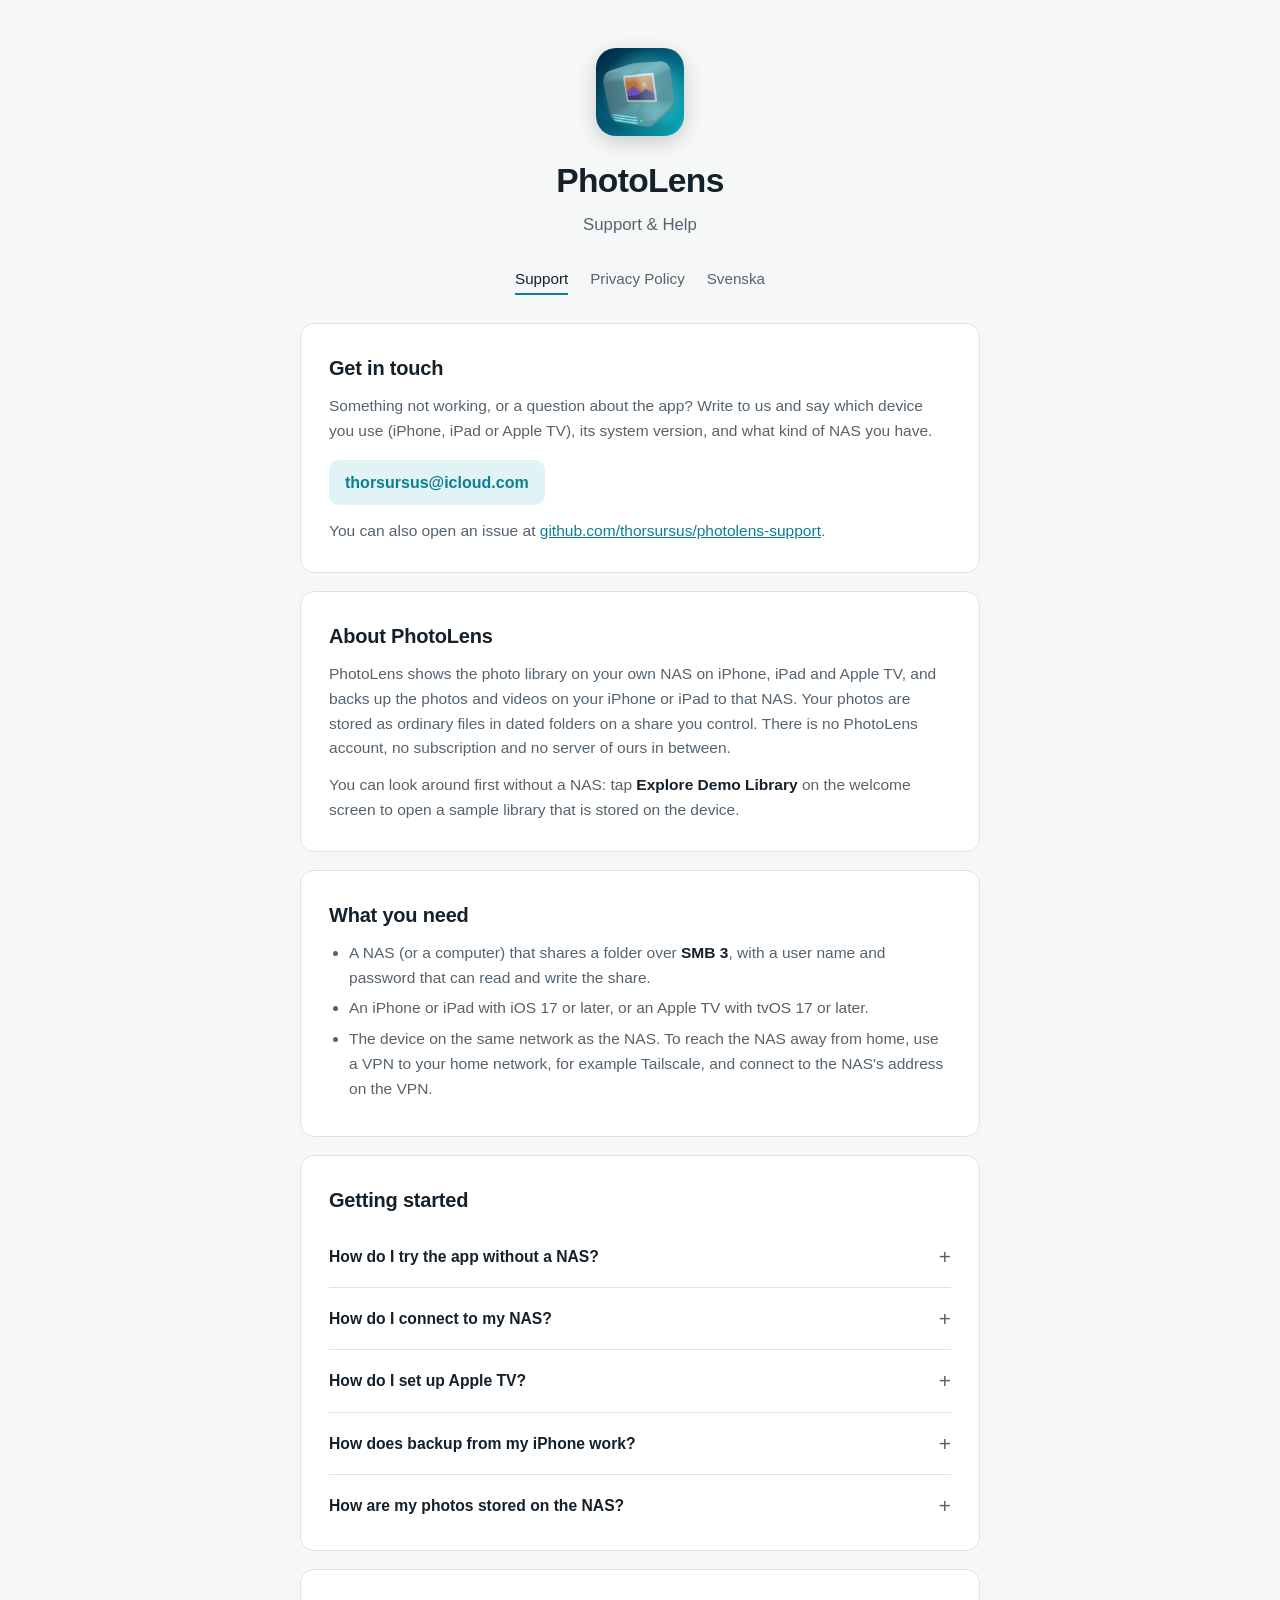
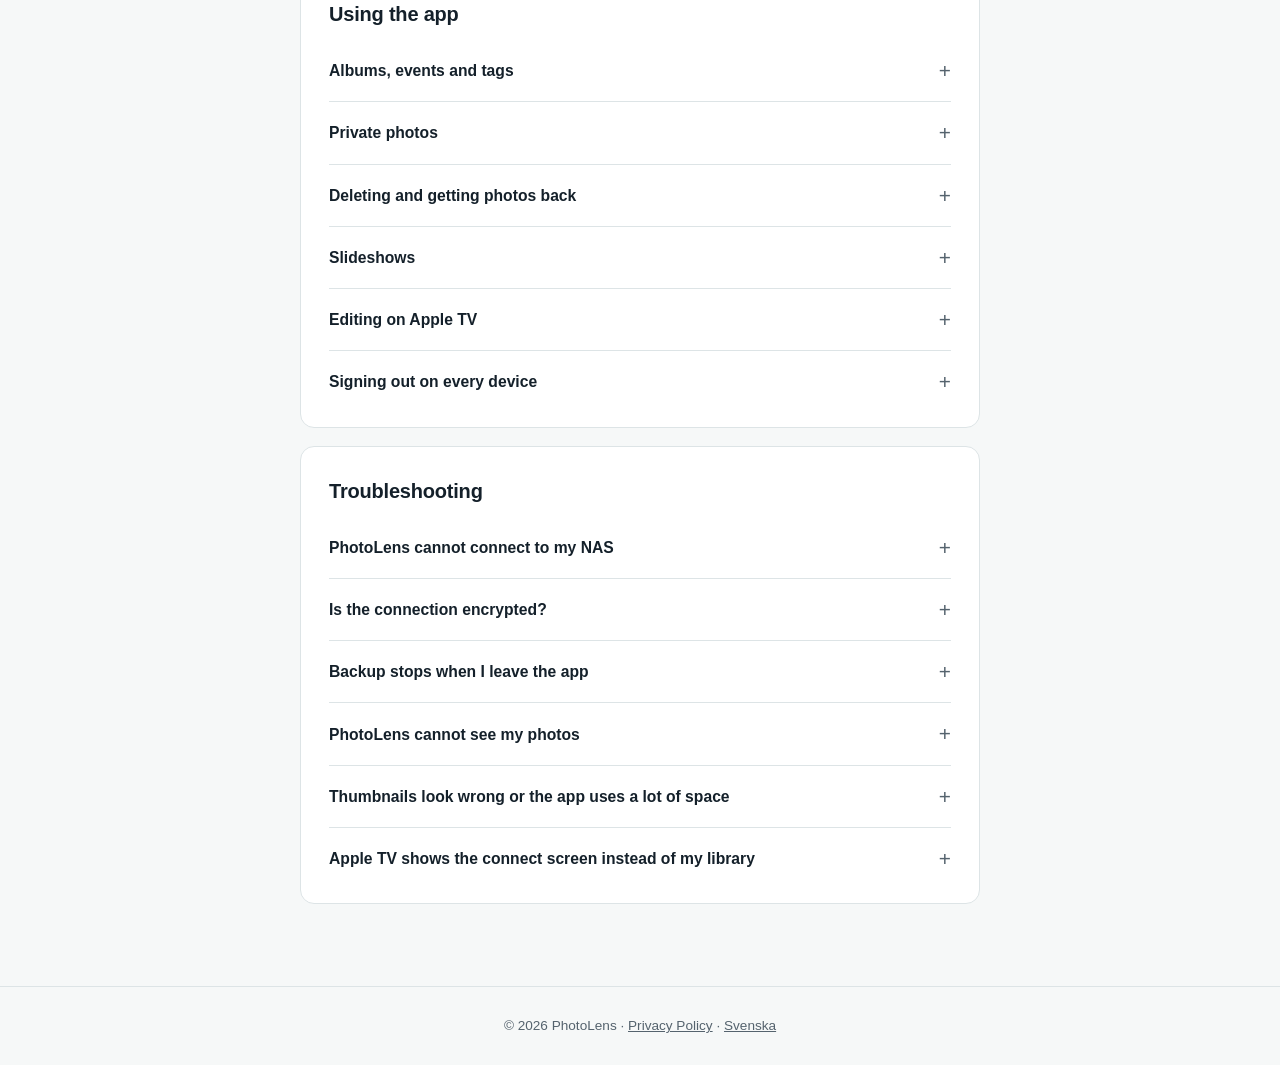
==== index.html @ f6192b8b "Add support and privacy pages (English and Swedish) Co-Authored-By: Claude Fable 5.2 <noreply@anthro" ====
<!DOCTYPE html>
<html lang="en">

<head>
    <meta charset="UTF-8">
    <meta name="viewport" content="width=device-width, initial-scale=1.0">
    <title>PhotoLens — Support</title>
    <meta name="description" content="Help and support for PhotoLens, the photo library and backup app for your own NAS, on iPhone, iPad and Apple TV.">
    <link rel="icon" href="app-icon.png">
    <link rel="stylesheet" href="style.css">
</head>

<body>
    <header>
        <div class="container">
            <img class="app-icon" src="app-icon.png" alt="PhotoLens app icon" width="88" height="88">
            <h1>PhotoLens</h1>
            <p class="subtitle">Support &amp; Help</p>
        </div>
    </header>

    <nav>
        <a href="index.html" class="active">Support</a>
        <a href="privacy.html">Privacy Policy</a>
        <a href="sv.html" lang="sv">Svenska</a>
    </nav>

    <main>
        <div class="container">
            <div class="section">
                <h2>Get in touch</h2>
                <p>Something not working, or a question about the app? Write to us and say which device you use (iPhone, iPad or Apple TV), its system version, and what kind of NAS you have.</p>
                <a href="mailto:thorsursus@icloud.com?subject=PhotoLens%20support" class="contact-link">thorsursus@icloud.com</a>
                <p style="margin-top: 14px;">You can also open an issue at <a href="https://github.com/thorsursus/photolens-support/issues">github.com/thorsursus/photolens-support</a>.</p>
            </div>

            <div class="section">
                <h2>About PhotoLens</h2>
                <p>PhotoLens shows the photo library on your own NAS on iPhone, iPad and Apple TV, and backs up the photos and videos on your iPhone or iPad to that NAS. Your photos are stored as ordinary files in dated folders on a share you control. There is no PhotoLens account, no subscription and no server of ours in between.</p>
                <p>You can look around first without a NAS: tap <strong>Explore Demo Library</strong> on the welcome screen to open a sample library that is stored on the device.</p>
            </div>

            <div class="section">
                <h2>What you need</h2>
                <ul>
                    <li>A NAS (or a computer) that shares a folder over <strong>SMB 3</strong>, with a user name and password that can read and write the share.</li>
                    <li>An iPhone or iPad with iOS 17 or later, or an Apple TV with tvOS 17 or later.</li>
                    <li>The device on the same network as the NAS. To reach the NAS away from home, use a VPN to your home network, for example Tailscale, and connect to the NAS's address on the VPN.</li>
                </ul>
            </div>

            <div class="section">
                <h2>Getting started</h2>

                <details>
                    <summary>How do I try the app without a NAS?</summary>
                    <p>On the welcome screen, choose <strong>Explore Demo Library</strong>. On iPhone and iPad it is also under Settings › Connection, and on Apple TV under Settings › Connection. The demo library holds generated sample photos, a short video and two Live Photos, stored on the device. Nothing is sent anywhere. Choose <strong>Leave Demo Library</strong> in Settings to go back.</p>
                </details>

                <details>
                    <summary>How do I connect to my NAS?</summary>
                    <p>Tap <strong>Connect Your NAS</strong> and fill in:</p>
                    <ul>
                        <li><strong>Address</strong>: the NAS's IP address, for example <code>192.168.1.20</code> at home, or its VPN address.</li>
                        <li><strong>Share</strong>: the name of the shared folder, exactly as it is spelled on the NAS.</li>
                        <li><strong>Username</strong> and <strong>Password</strong>: an account on the NAS that may read and write the share.</li>
                    </ul>
                    <p>The first time, iOS asks for permission to find devices on your local network. PhotoLens needs it to reach the NAS.</p>
                </details>

                <details>
                    <summary>How do I set up Apple TV?</summary>
                    <p>If PhotoLens on your iPhone or iPad is already connected, and the Apple TV uses the same Apple Account with iCloud, the Apple TV connects by itself a few seconds after you open the app. Otherwise choose <strong>Set Up Manually</strong> and enter the address, share, user name and password with the remote.</p>
                </details>

                <details>
                    <summary>How does backup from my iPhone work?</summary>
                    <p>Open the <strong>Backup</strong> tab and choose what to back up. PhotoLens copies the original photos and videos, Live Photos included, from the Photos library on the device to folders on the NAS named by date (<code>year/month/day</code>). New photos are copied when you open the app, and iOS also lets the app continue in the background from time to time.</p>
                    <p>Backup goes one way. PhotoLens never changes or deletes anything in the Photos app, and deleting a photo on the iPhone does not delete it from the NAS.</p>
                </details>

                <details>
                    <summary>How are my photos stored on the NAS?</summary>
                    <p>As the original files, in folders by date. Next to them PhotoLens keeps a hidden <code>.thumbs</code> folder with thumbnails and an index, and a catalog file at the top of the share. Albums, events and Private are ordinary folders too, so the library stays readable without the app.</p>
                </details>
            </div>

            <div class="section">
                <h2>Using the app</h2>

                <details>
                    <summary>Albums, events and tags</summary>
                    <p>Select photos and choose <strong>Move to…</strong> to put them in an album (a collection) or an event, or to create a new one. Albums can hold other albums. You can also give a photo a title, tags and a rating; these are saved in a small sidecar file next to the photo, and the original is never rewritten.</p>
                </details>

                <details>
                    <summary>Private photos</summary>
                    <p>Photos you move to <strong>Private</strong> are shown on iPhone and iPad only after Face ID, Touch ID or the device passcode, and stay unlocked for 30 minutes or until you quit the app. Private photos are never shown on Apple TV. Private is a folder on your NAS: to keep other people out of it, set its permissions on the NAS as well.</p>
                </details>

                <details>
                    <summary>Deleting and getting photos back</summary>
                    <p>Deleted photos are moved to <strong>Trash</strong> on the NAS and can be restored for 30 days. Deleting in PhotoLens only affects the NAS, never the Photos app or iCloud Photos.</p>
                </details>

                <details>
                    <summary>Slideshows</summary>
                    <p>Start a slideshow from the play button on iPhone and iPad, or with Play/Pause on the Apple TV remote. Time per photo, shuffle and the Ken Burns effect are in Settings.</p>
                </details>

                <details>
                    <summary>Editing on Apple TV</summary>
                    <p>Hold Select on a photo to move or delete it, and on an event to rename it. This needs an account with write access to the share; if the account can only read, the menus are hidden.</p>
                </details>

                <details>
                    <summary>Signing out on every device</summary>
                    <p>Settings › <strong>Sign Out on All Devices…</strong> on iPhone or iPad removes the saved NAS account from this device and from the other devices on your Apple Account. Your photos on the NAS are not affected. Sign in again on one device and the others connect by themselves.</p>
                </details>
            </div>

            <div class="section">
                <h2>Troubleshooting</h2>

                <details>
                    <summary>PhotoLens cannot connect to my NAS</summary>
                    <ul>
                        <li>Check that the device is on the same network as the NAS, or that your VPN is on.</li>
                        <li>On iPhone and iPad, open Settings › Privacy &amp; Security › Local Network and make sure PhotoLens is allowed.</li>
                        <li>Check that SMB is turned on in the NAS's file services and that SMB 3 is allowed.</li>
                        <li>Check the share name, user name and password, and that the account may read and write the share.</li>
                    </ul>
                </details>

                <details>
                    <summary>Is the connection encrypted?</summary>
                    <p>PhotoLens asks the NAS for SMB 3 encryption and uses it when the NAS offers it. If the NAS does not, the connection falls back to SMB without transport encryption. Turn on SMB 3 encryption in the NAS's settings to make sure it is used, or use a VPN.</p>
                </details>

                <details>
                    <summary>Backup stops when I leave the app</summary>
                    <p>iOS decides how long an app may work in the background, and usually prefers moments when the device is charging and on Wi-Fi. A large first backup goes fastest with PhotoLens open and the device plugged in. It continues where it stopped.</p>
                </details>

                <details>
                    <summary>PhotoLens cannot see my photos</summary>
                    <p>Backup needs access to the Photos library. Open the Settings app, find PhotoLens, tap Photos and choose Full Access to back up the whole library. PhotoLens only reads the library.</p>
                </details>

                <details>
                    <summary>Thumbnails look wrong or the app uses a lot of space</summary>
                    <p>Settings › Storage › <strong>Clear Cache</strong> removes the thumbnails saved on the device. They download again as you browse. Photos on the NAS are not affected.</p>
                </details>

                <details>
                    <summary>Apple TV shows the connect screen instead of my library</summary>
                    <p>Check that the Apple TV is signed in to the same Apple Account with iCloud as your iPhone, and that it is on the same network as the NAS. If it still does not connect, choose <strong>Set Up Manually</strong>.</p>
                </details>
            </div>
        </div>
    </main>

    <footer>
        <div class="container">
            <p>&copy; 2026 PhotoLens &middot; <a href="privacy.html">Privacy Policy</a> &middot; <a href="sv.html" lang="sv">Svenska</a></p>
        </div>
    </footer>
</body>

</html>
---- style.css ----
:root {
    --bg: #f6f8f8;
    --card: #ffffff;
    --text: #14202a;
    --muted: #55636e;
    --accent: #0b7f93;
    --accent-soft: #e2f3f6;
    --border: #dde4e6;
}

@media (prefers-color-scheme: dark) {
    :root {
        --bg: #0e151a;
        --card: #16202a;
        --text: #eef3f5;
        --muted: #a3b1ba;
        --accent: #5fcfe0;
        --accent-soft: #14323a;
        --border: #263440;
    }
}

* { margin: 0; padding: 0; box-sizing: border-box; }

body {
    font-family: -apple-system, BlinkMacSystemFont, "Segoe UI", Roboto, "Helvetica Neue", Arial, sans-serif;
    background: var(--bg);
    color: var(--text);
    line-height: 1.6;
    min-height: 100vh;
    display: flex;
    flex-direction: column;
    -webkit-text-size-adjust: 100%;
}

.container { max-width: 720px; margin: 0 auto; padding: 0 20px; width: 100%; }

header { padding: 48px 0 0; text-align: center; }

.app-icon { width: 88px; height: 88px; border-radius: 20px; display: block; margin: 0 auto 18px; box-shadow: 0 6px 20px rgba(0, 0, 0, 0.18); }

h1 { font-size: 2.1rem; font-weight: 700; letter-spacing: -0.02em; }

.subtitle { color: var(--muted); font-size: 1.05rem; margin-top: 4px; }

nav { display: flex; flex-wrap: wrap; gap: 8px 22px; justify-content: center; padding: 28px 20px; font-size: 0.95rem; }

nav a { color: var(--muted); text-decoration: none; padding-bottom: 2px; border-bottom: 2px solid transparent; }

nav a:hover, nav a.active { color: var(--text); border-bottom-color: var(--accent); }

main { flex: 1; padding-bottom: 64px; }

.section { background: var(--card); border: 1px solid var(--border); border-radius: 14px; padding: 28px; margin-bottom: 18px; }

.section h2 { font-size: 1.25rem; font-weight: 650; margin-bottom: 10px; letter-spacing: -0.01em; }

.section h3 { font-size: 1rem; font-weight: 650; margin: 18px 0 6px; }

.section p, .section li { color: var(--muted); font-size: 0.97rem; }

.section p { margin-bottom: 12px; }

.section p:last-child, .section ul:last-child { margin-bottom: 0; }

.section ul { margin: 0 0 12px 20px; }

.section li { margin-bottom: 6px; }

.section strong { color: var(--text); font-weight: 600; }

a { color: var(--accent); }

.contact-link { display: inline-block; background: var(--accent-soft); color: var(--accent); text-decoration: none; font-weight: 600; padding: 10px 16px; border-radius: 10px; margin-top: 4px; }

.contact-link:hover { opacity: 0.85; }

details { border-bottom: 1px solid var(--border); padding: 14px 0; }

details:last-child { border-bottom: none; padding-bottom: 0; }

summary { cursor: pointer; font-weight: 600; font-size: 0.98rem; color: var(--text); list-style: none; display: flex; justify-content: space-between; align-items: center; gap: 16px; }

summary::after { content: "+"; font-size: 1.3rem; font-weight: 400; color: var(--muted); }

details[open] summary::after { content: "\2212"; }

summary::-webkit-details-marker { display: none; }

details p, details ul { margin-top: 10px; }

code { font-family: ui-monospace, "SF Mono", Menlo, monospace; font-size: 0.9em; background: var(--accent-soft); padding: 1px 5px; border-radius: 5px; color: var(--text); }

.updated { font-size: 0.88rem; color: var(--muted); }

footer { text-align: center; padding: 28px 0; color: var(--muted); font-size: 0.85rem; border-top: 1px solid var(--border); }

footer a { color: var(--muted); }

@media (max-width: 600px) {
    h1 { font-size: 1.7rem; }
    .section { padding: 22px; }
    header { padding: 32px 0 0; }
}
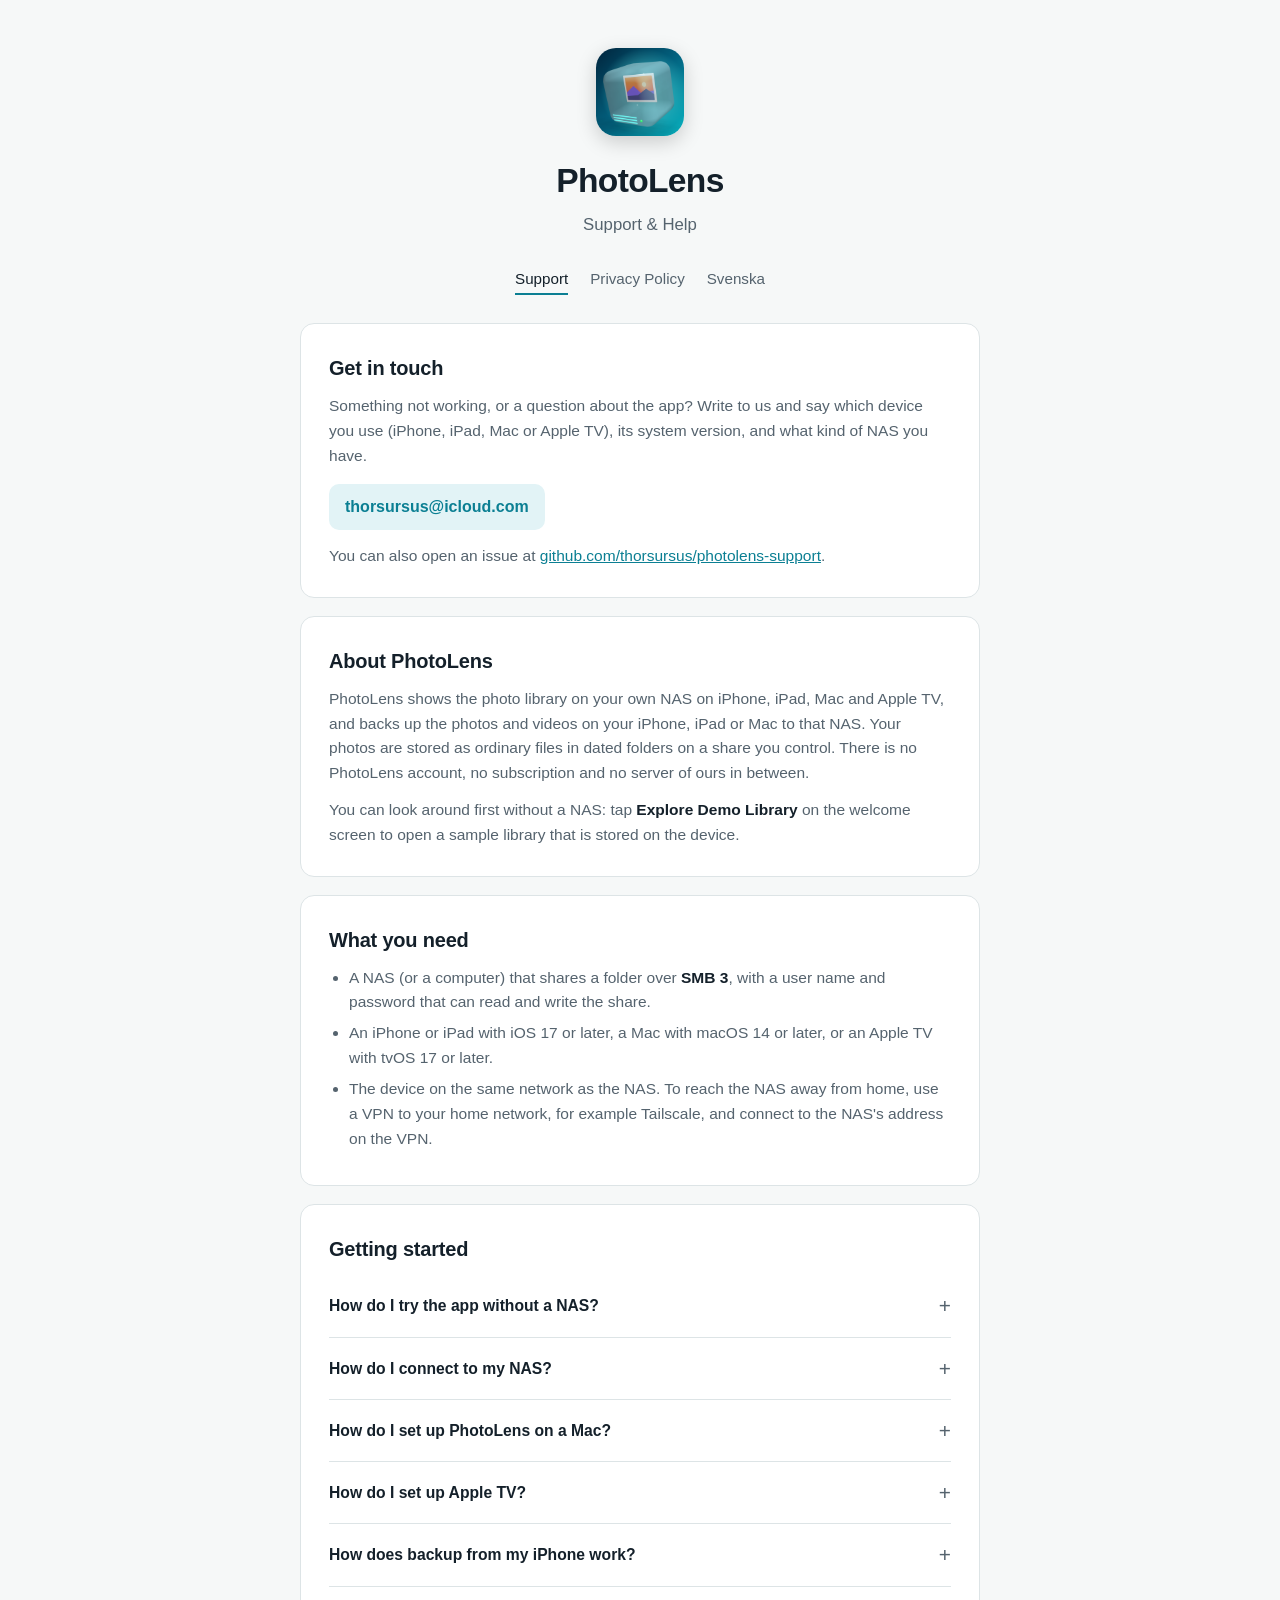
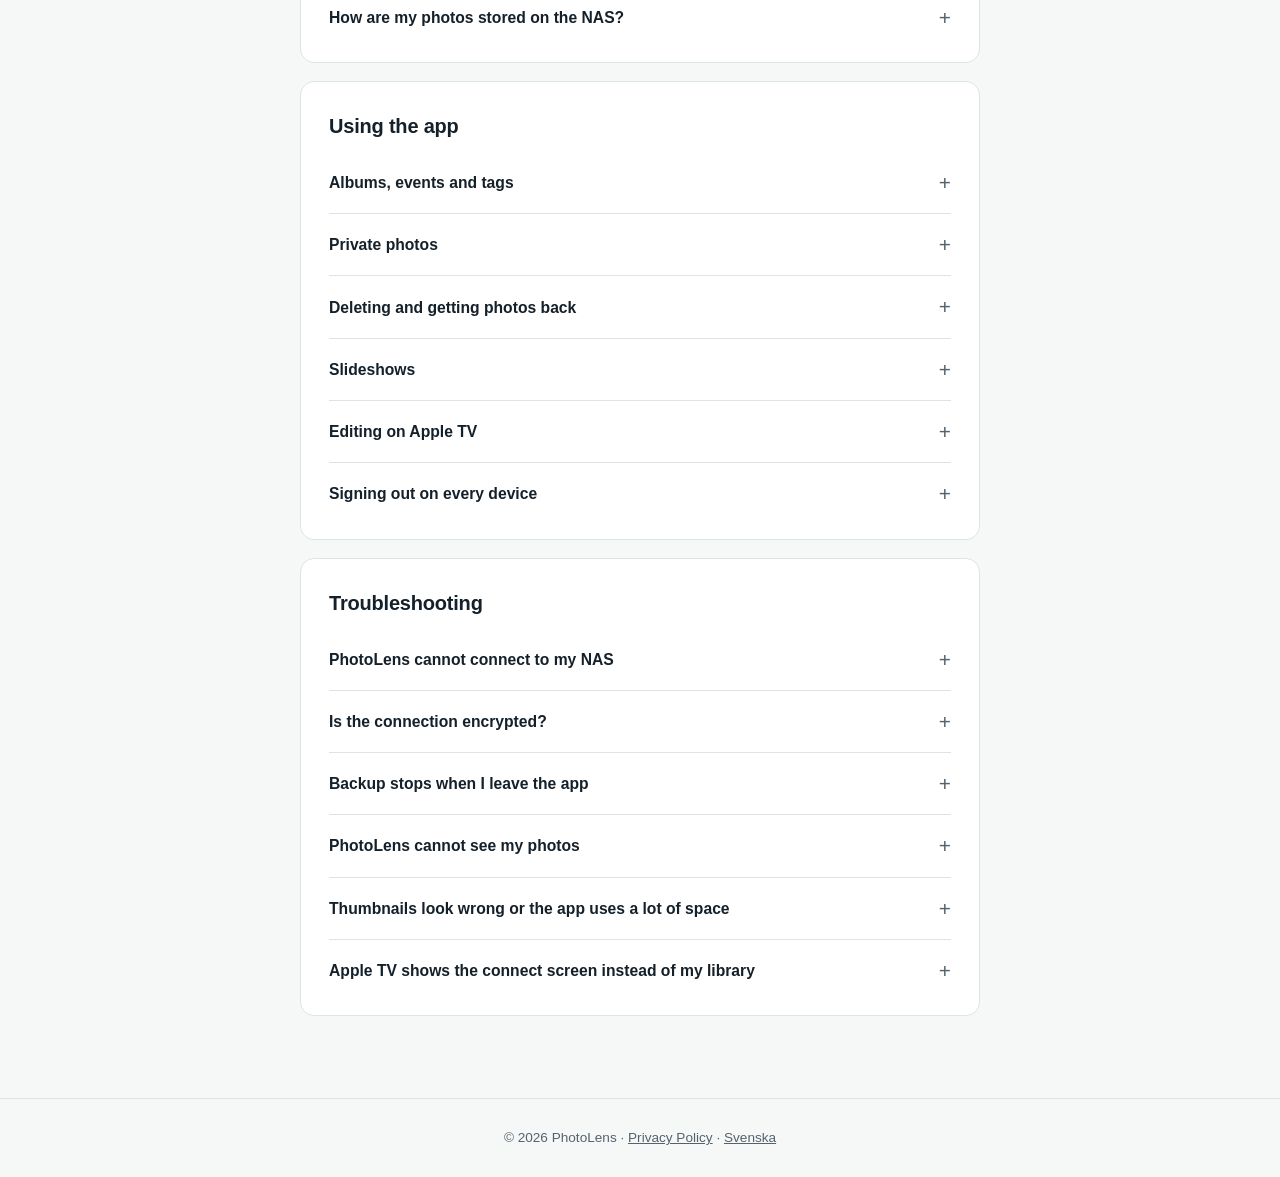
==== commit a09dc5ad: "Support and privacy policy also cover the Mac app" ====
--- a/index.html
+++ b/index.html
@@ -5,7 +5,7 @@
     <meta charset="UTF-8">
     <meta name="viewport" content="width=device-width, initial-scale=1.0">
     <title>PhotoLens — Support</title>
-    <meta name="description" content="Help and support for PhotoLens, the photo library and backup app for your own NAS, on iPhone, iPad and Apple TV.">
+    <meta name="description" content="Help and support for PhotoLens, the photo library and backup app for your own NAS, on iPhone, iPad, Mac and Apple TV.">
     <link rel="icon" href="app-icon.png">
     <link rel="stylesheet" href="style.css">
 </head>
@@ -29,14 +29,14 @@
         <div class="container">
             <div class="section">
                 <h2>Get in touch</h2>
-                <p>Something not working, or a question about the app? Write to us and say which device you use (iPhone, iPad or Apple TV), its system version, and what kind of NAS you have.</p>
+                <p>Something not working, or a question about the app? Write to us and say which device you use (iPhone, iPad, Mac or Apple TV), its system version, and what kind of NAS you have.</p>
                 <a href="mailto:thorsursus@icloud.com?subject=PhotoLens%20support" class="contact-link">thorsursus@icloud.com</a>
                 <p style="margin-top: 14px;">You can also open an issue at <a href="https://github.com/thorsursus/photolens-support/issues">github.com/thorsursus/photolens-support</a>.</p>
             </div>
 
             <div class="section">
                 <h2>About PhotoLens</h2>
-                <p>PhotoLens shows the photo library on your own NAS on iPhone, iPad and Apple TV, and backs up the photos and videos on your iPhone or iPad to that NAS. Your photos are stored as ordinary files in dated folders on a share you control. There is no PhotoLens account, no subscription and no server of ours in between.</p>
+                <p>PhotoLens shows the photo library on your own NAS on iPhone, iPad, Mac and Apple TV, and backs up the photos and videos on your iPhone, iPad or Mac to that NAS. Your photos are stored as ordinary files in dated folders on a share you control. There is no PhotoLens account, no subscription and no server of ours in between.</p>
                 <p>You can look around first without a NAS: tap <strong>Explore Demo Library</strong> on the welcome screen to open a sample library that is stored on the device.</p>
             </div>
 
@@ -44,7 +44,7 @@
                 <h2>What you need</h2>
                 <ul>
                     <li>A NAS (or a computer) that shares a folder over <strong>SMB 3</strong>, with a user name and password that can read and write the share.</li>
-                    <li>An iPhone or iPad with iOS 17 or later, or an Apple TV with tvOS 17 or later.</li>
+                    <li>An iPhone or iPad with iOS 17 or later, a Mac with macOS 14 or later, or an Apple TV with tvOS 17 or later.</li>
                     <li>The device on the same network as the NAS. To reach the NAS away from home, use a VPN to your home network, for example Tailscale, and connect to the NAS's address on the VPN.</li>
                 </ul>
             </div>
@@ -54,7 +54,7 @@
 
                 <details>
                     <summary>How do I try the app without a NAS?</summary>
-                    <p>On the welcome screen, choose <strong>Explore Demo Library</strong>. On iPhone and iPad it is also under Settings › Connection, and on Apple TV under Settings › Connection. The demo library holds generated sample photos, a short video and two Live Photos, stored on the device. Nothing is sent anywhere. Choose <strong>Leave Demo Library</strong> in Settings to go back.</p>
+                    <p>On the welcome screen, choose <strong>Explore Demo Library</strong>. On iPhone and iPad it is also under Settings › Connection, and on Apple TV under Settings › Connection. The demo library holds generated sample photos, a short video and two Live Photos, stored on the device. Nothing is sent anywhere. On iPhone and iPad you can try backup there too: <strong>Backup › Try Backup</strong> copies your 12 most recent photos and videos into the demo library, and the copies are deleted when you leave it. Choose <strong>Leave Demo Library</strong> in Settings to go back.</p>
                 </details>
 
                 <details>
@@ -66,6 +66,12 @@
                         <li><strong>Username</strong> and <strong>Password</strong>: an account on the NAS that may read and write the share.</li>
                     </ul>
                     <p>The first time, iOS asks for permission to find devices on your local network. PhotoLens needs it to reach the NAS.</p>
+                </details>
+
+                <details>
+                    <summary>How do I set up PhotoLens on a Mac?</summary>
+                    <p>In the setup window, choose <strong>Connect Your NAS</strong>. Pick your NAS from the file servers found on your home network, or type its address, then sign in with an account on the NAS and choose the shared folder. You can add a second address for reaching the NAS away from home through your VPN. The first time, macOS asks for permission to find devices on your local network.</p>
+                    <p><strong>File › Import Photos and Videos…</strong> brings in folders of photos as albums. <strong>Explore Demo Library</strong> is in the setup window, and <strong>Leave Demo Library</strong> in Settings. Settings › <strong>Pair Apple TV</strong> sends the connection to an Apple TV after you type the code it shows.</p>
                 </details>
 
                 <details>
